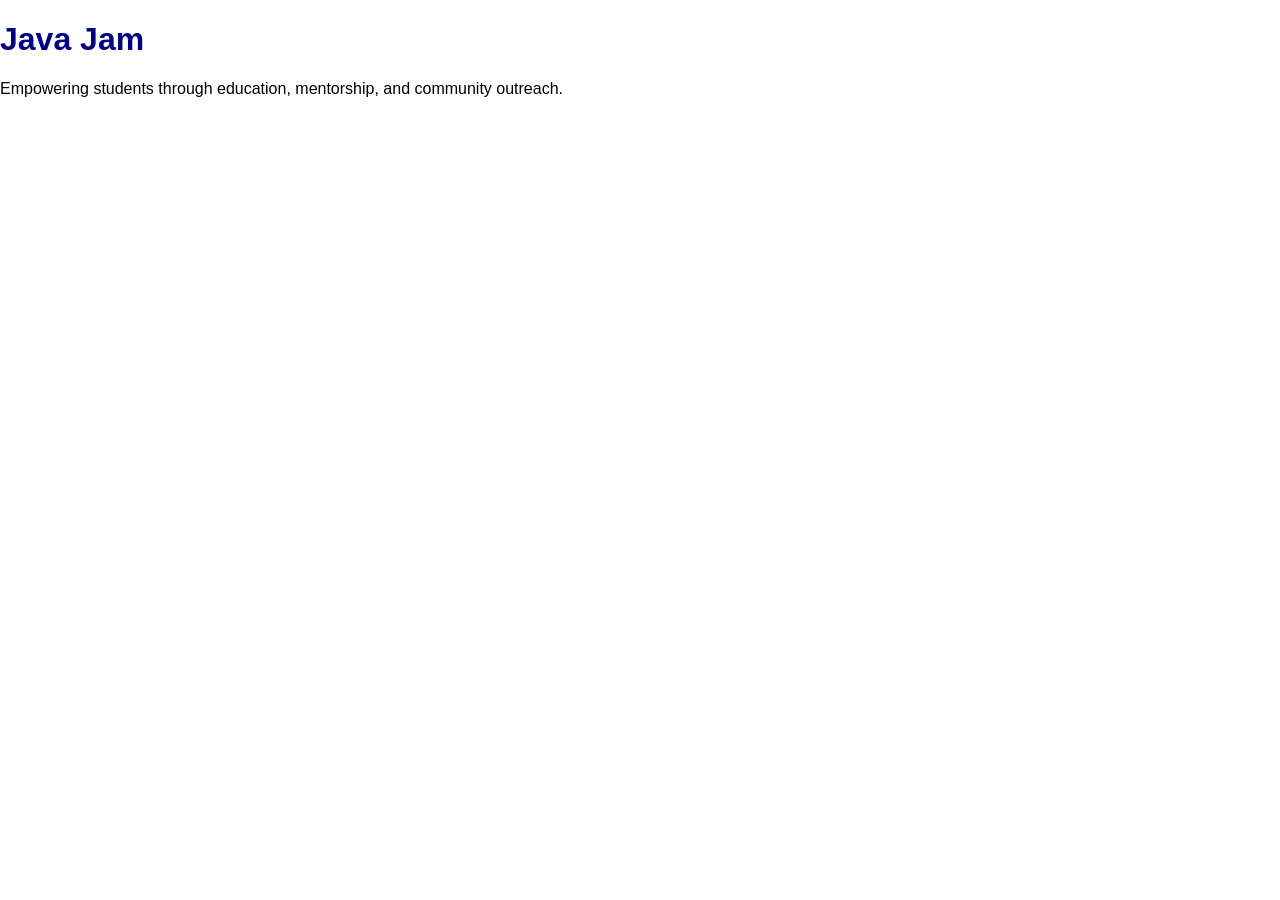
==== index.html @ 1d982b32 "Update index.html" ====
<!DOCTYPE html>
<html>
<head>
    <title>Java Jam</title>
    <link rel="stylesheet" href="style.css">
</head>

<body>

    <h1>Java Jam</h1>

    <p>
        Empowering students through education,
        mentorship, and community outreach.
    </p>

</body>
</html>
---- style.css ----
body {
    font-family: Arial, sans-serif;
    margin: 0;
    padding: 0;
}

h1 {
    color: navy;
}
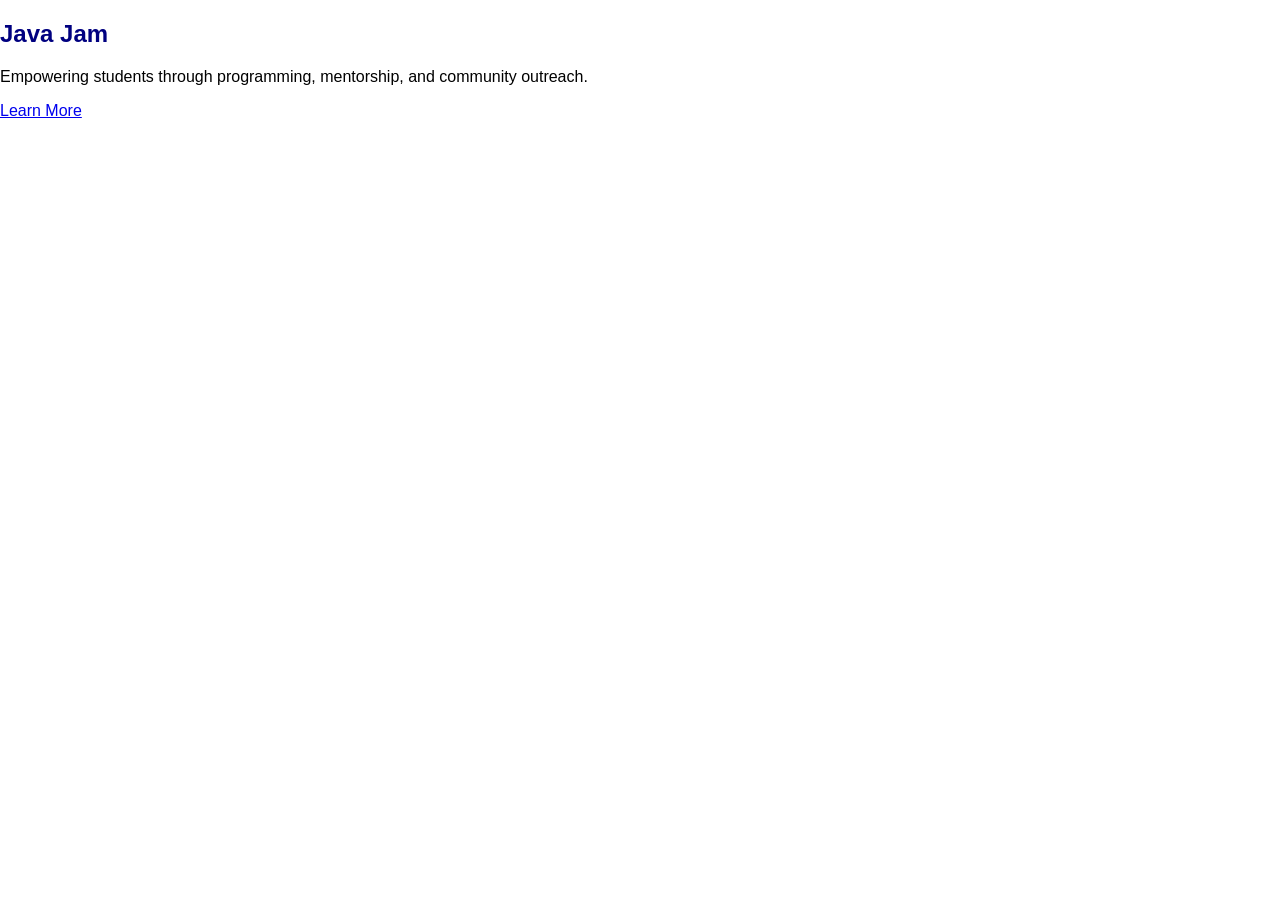
==== commit c6d7a30b: "Update index.html" ====
--- a/index.html
+++ b/index.html
@@ -7,12 +7,19 @@
 
 <body>
 
+<section class="hero">
+
     <h1>Java Jam</h1>
 
     <p>
-        Empowering students through education,
-        mentorship, and community outreach.
+        Empowering students through programming, mentorship, and community outreach.
     </p>
+
+    <a href="#about" class="button">
+        Learn More
+    </a>
+
+</section>
 
 </body>
 </html>
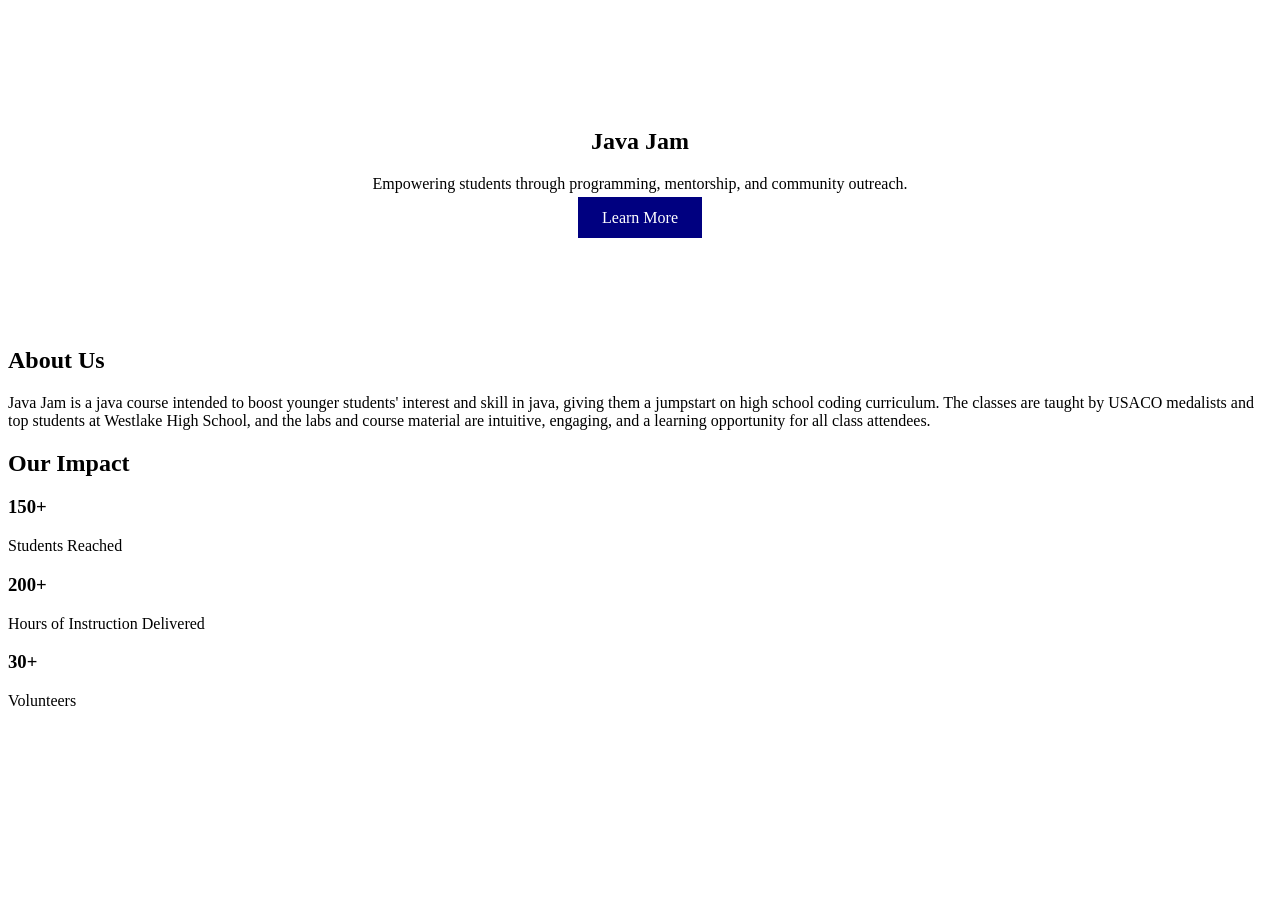
==== commit 6e93850c: "Update index.html" ====
--- a/index.html
+++ b/index.html
@@ -20,6 +20,39 @@
     </a>
 
 </section>
+<section id="about">
 
+    <h2>About Us</h2>
+
+    <p>
+        Java Jam is a java course intended to boost younger students' interest and skill in java, giving them a jumpstart on high school coding curriculum. The classes are taught by USACO medalists and top students at Westlake High School, and the labs and course material are intuitive, engaging, and a learning opportunity for all class attendees.
+    </p>
+
+</section>
+
+<section>
+
+<h2>Our Impact</h2>
+
+<div class="stats">
+
+<div>
+<h3>150+</h3>
+<p>Students Reached</p>
+</div>
+
+<div>
+<h3>200+</h3>
+<p>Hours of Instruction Delivered</p>
+</div>
+
+<div>
+<h3>30+</h3>
+<p>Volunteers</p>
+</div>
+
+</div>
+
+</section>
 </body>
 </html>
--- a/style.css
+++ b/style.css
@@ -1,9 +1,11 @@
-body {
-    font-family: Arial, sans-serif;
-    margin: 0;
-    padding: 0;
+.hero {
+    text-align: center;
+    padding: 100px 20px;
 }
 
-h1 {
-    color: navy;
+.button {
+    background: navy;
+    color: white;
+    padding: 12px 24px;
+    text-decoration: none;
 }
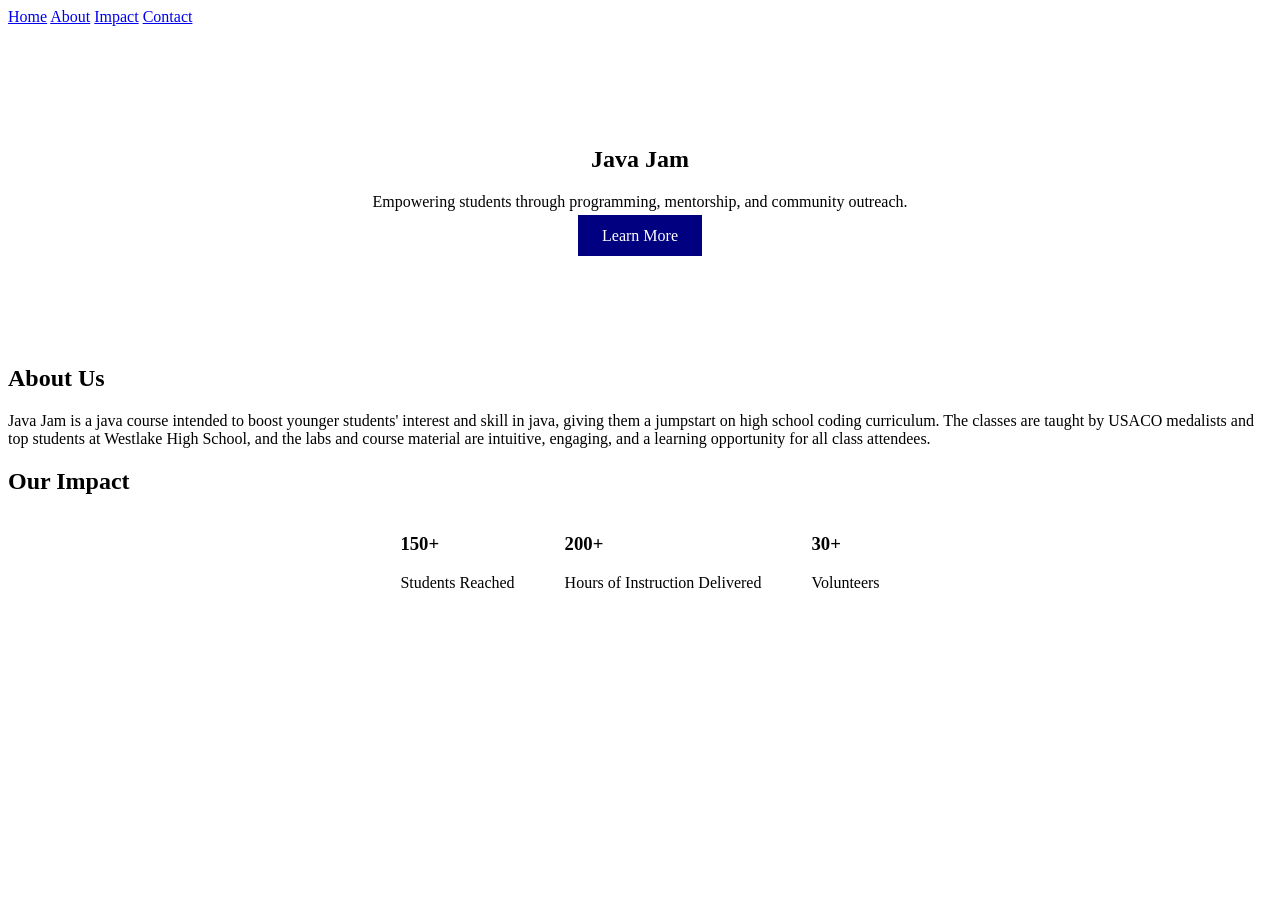
==== commit 9837f03e: "Update index.html" ====
--- a/index.html
+++ b/index.html
@@ -1,5 +1,13 @@
 <!DOCTYPE html>
 <html>
+<nav>
+
+<a href="#">Home</a>
+<a href="#about">About</a>
+<a href="#impact">Impact</a>
+<a href="#contact">Contact</a>
+
+</nav>
 <head>
     <title>Java Jam</title>
     <link rel="stylesheet" href="style.css">
--- a/style.css
+++ b/style.css
@@ -9,3 +9,8 @@
     padding: 12px 24px;
     text-decoration: none;
 }
+.stats {
+    display: flex;
+    justify-content: center;
+    gap: 50px;
+}
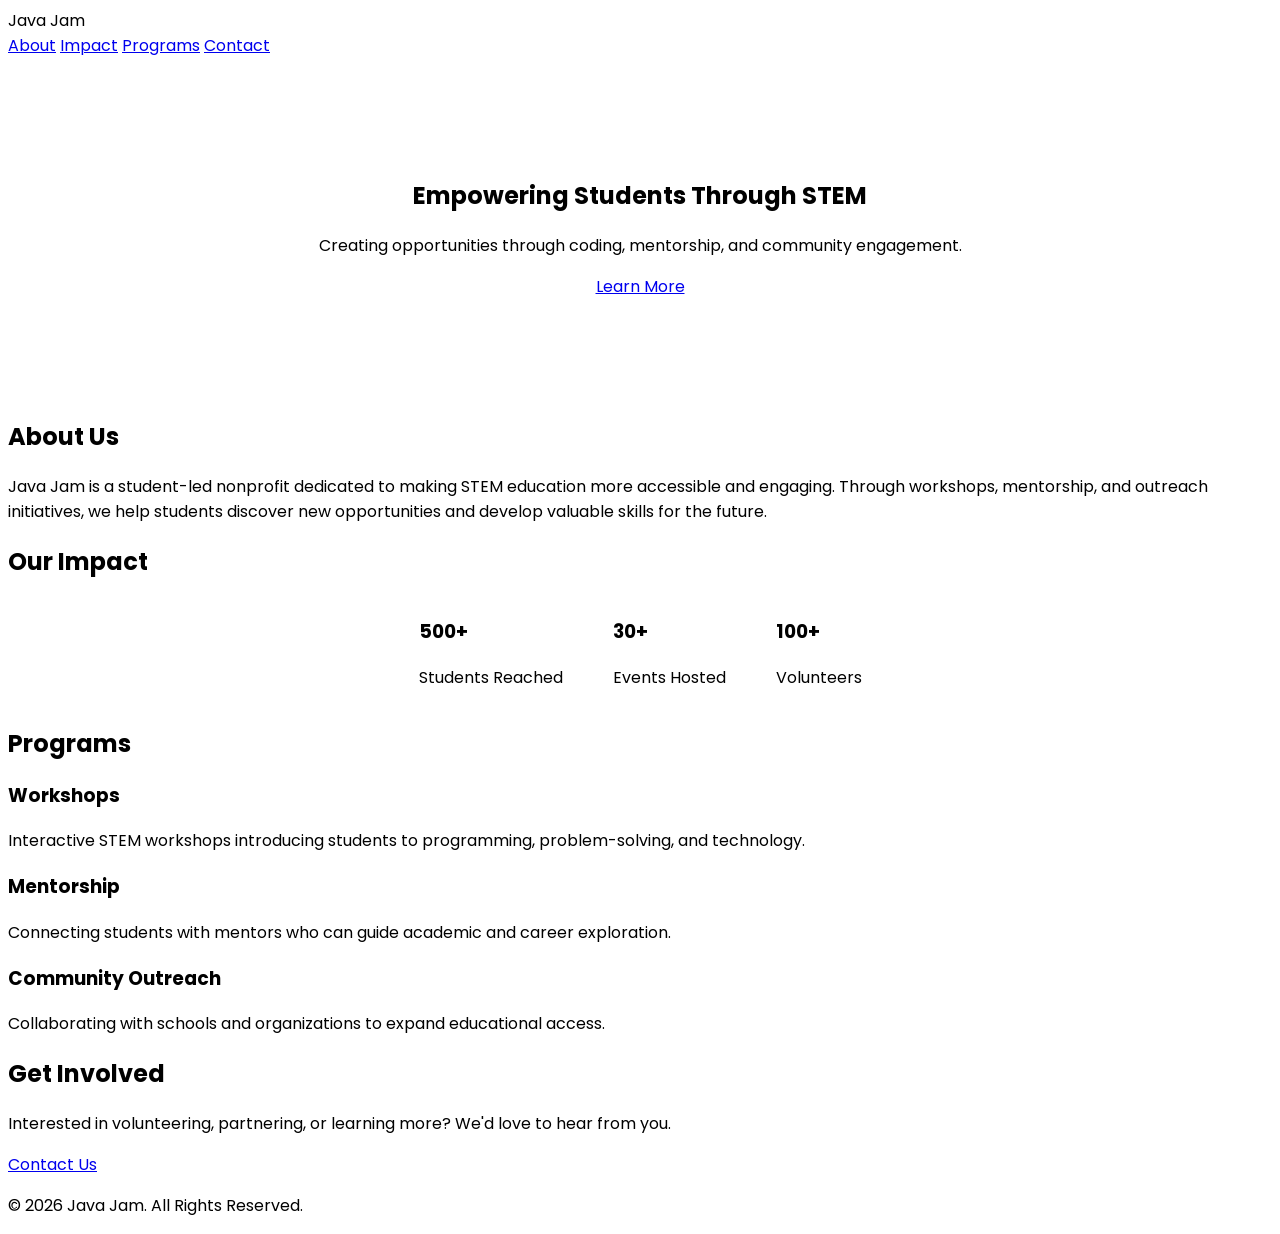
==== commit cb4e5d99: "Update index.html" ====
--- a/index.html
+++ b/index.html
@@ -1,66 +1,137 @@
 <!DOCTYPE html>
-<html>
-<nav>
+<html lang="en">
 
-<a href="#">Home</a>
-<a href="#about">About</a>
-<a href="#impact">Impact</a>
-<a href="#contact">Contact</a>
+<head>
+    <meta charset="UTF-8">
+    <meta name="viewport" content="width=device-width, initial-scale=1.0">
 
-</nav>
-<head>
     <title>Java Jam</title>
+
     <link rel="stylesheet" href="style.css">
+
+    <link href="https://fonts.googleapis.com/css2?family=Poppins:wght@300;400;500;600;700&display=swap" rel="stylesheet">
 </head>
 
 <body>
 
-<section class="hero">
+    <nav>
+        <div class="logo">Java Jam</div>
 
-    <h1>Java Jam</h1>
+        <div class="nav-links">
+            <a href="#about">About</a>
+            <a href="#impact">Impact</a>
+            <a href="#programs">Programs</a>
+            <a href="#contact">Contact</a>
+        </div>
+    </nav>
 
-    <p>
-        Empowering students through programming, mentorship, and community outreach.
-    </p>
+    <section class="hero">
 
-    <a href="#about" class="button">
-        Learn More
-    </a>
+        <h1>Empowering Students Through STEM</h1>
 
-</section>
-<section id="about">
+        <p>
+            Creating opportunities through coding,
+            mentorship, and community engagement.
+        </p>
 
-    <h2>About Us</h2>
+        <a href="#about" class="hero-btn">
+            Learn More
+        </a>
 
-    <p>
-        Java Jam is a java course intended to boost younger students' interest and skill in java, giving them a jumpstart on high school coding curriculum. The classes are taught by USACO medalists and top students at Westlake High School, and the labs and course material are intuitive, engaging, and a learning opportunity for all class attendees.
-    </p>
+    </section>
 
-</section>
+    <section id="about">
 
-<section>
+        <h2>About Us</h2>
 
-<h2>Our Impact</h2>
+        <p>
+            Java Jam is a student-led nonprofit dedicated to making STEM
+            education more accessible and engaging. Through workshops,
+            mentorship, and outreach initiatives, we help students
+            discover new opportunities and develop valuable skills for
+            the future.
+        </p>
 
-<div class="stats">
+    </section>
 
-<div>
-<h3>150+</h3>
-<p>Students Reached</p>
-</div>
+    <section id="impact">
 
-<div>
-<h3>200+</h3>
-<p>Hours of Instruction Delivered</p>
-</div>
+        <h2>Our Impact</h2>
 
-<div>
-<h3>30+</h3>
-<p>Volunteers</p>
-</div>
+        <div class="stats">
 
-</div>
+            <div class="card">
+                <h3>500+</h3>
+                <p>Students Reached</p>
+            </div>
 
-</section>
+            <div class="card">
+                <h3>30+</h3>
+                <p>Events Hosted</p>
+            </div>
+
+            <div class="card">
+                <h3>100+</h3>
+                <p>Volunteers</p>
+            </div>
+
+        </div>
+
+    </section>
+
+    <section id="programs">
+
+        <h2>Programs</h2>
+
+        <div class="program-container">
+
+            <div class="card">
+                <h3>Workshops</h3>
+                <p>
+                    Interactive STEM workshops introducing students
+                    to programming, problem-solving, and technology.
+                </p>
+            </div>
+
+            <div class="card">
+                <h3>Mentorship</h3>
+                <p>
+                    Connecting students with mentors who can guide
+                    academic and career exploration.
+                </p>
+            </div>
+
+            <div class="card">
+                <h3>Community Outreach</h3>
+                <p>
+                    Collaborating with schools and organizations
+                    to expand educational access.
+                </p>
+            </div>
+
+        </div>
+
+    </section>
+
+    <section id="contact">
+
+        <h2>Get Involved</h2>
+
+        <p>
+            Interested in volunteering, partnering, or learning more?
+            We'd love to hear from you.
+        </p>
+
+        <a href="mailto:your@email.com" class="hero-btn">
+            Contact Us
+        </a>
+
+    </section>
+
+    <footer>
+        <p>© 2026 Java Jam. All Rights Reserved.</p>
+    </footer>
+
 </body>
+
 </html>
--- a/style.css
+++ b/style.css
@@ -14,3 +14,7 @@
     justify-content: center;
     gap: 50px;
 }
+
+body {
+    font-family: 'Poppins', sans-serif;
+}
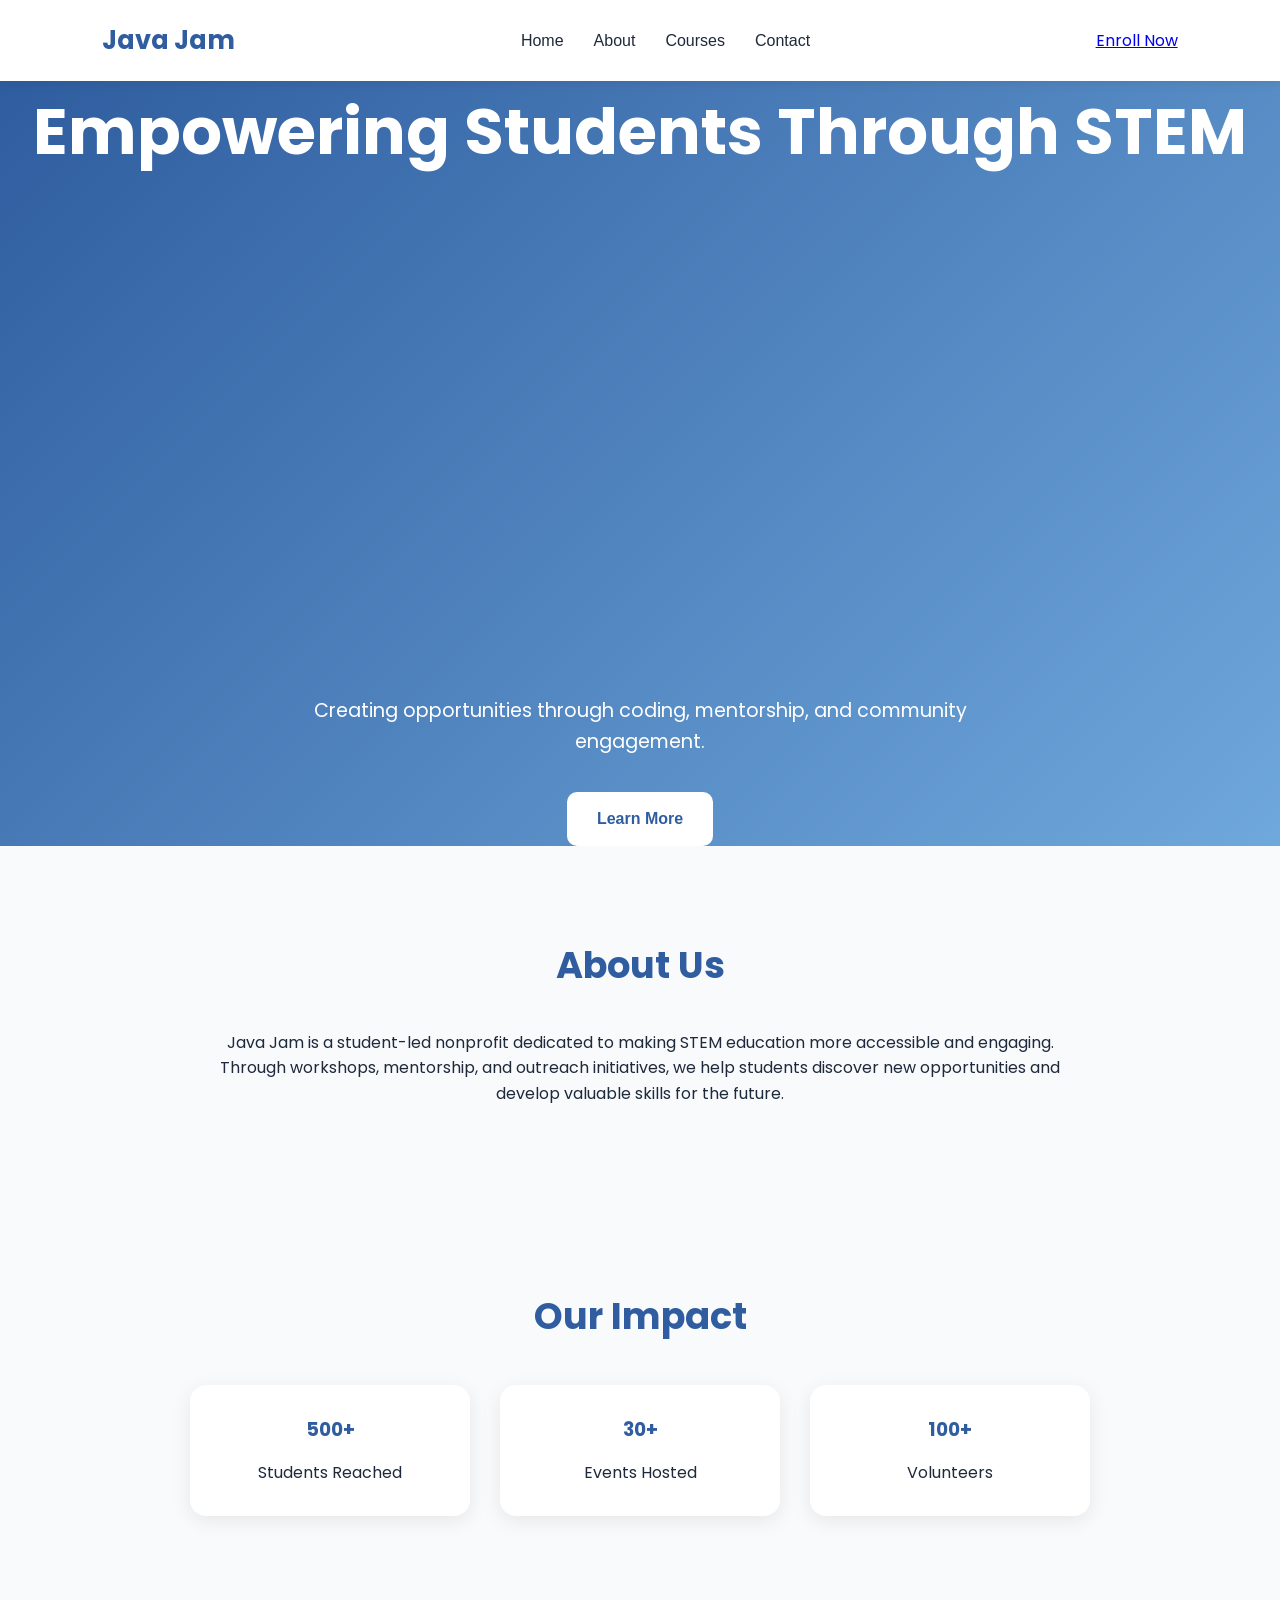
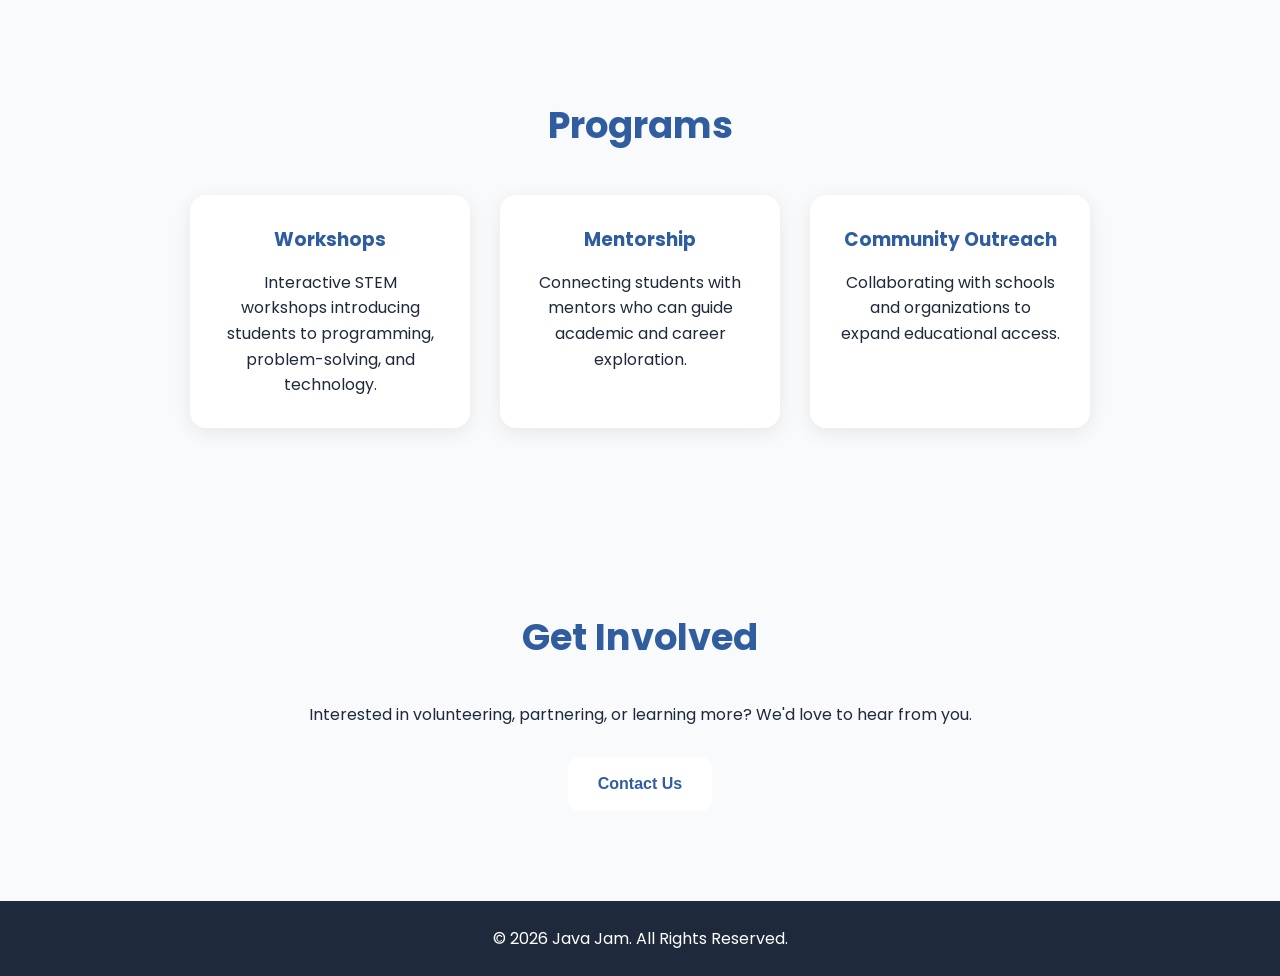
==== commit db7aff5f: "Update index.html" ====
--- a/index.html
+++ b/index.html
@@ -15,14 +15,22 @@
 <body>
 
     <nav>
-        <div class="logo">Java Jam</div>
 
-        <div class="nav-links">
-            <a href="#about">About</a>
-            <a href="#impact">Impact</a>
-            <a href="#programs">Programs</a>
-            <a href="#contact">Contact</a>
-        </div>
+    <div class="logo">
+        Java Jam
+    </div>
+
+    <div class="nav-links">
+        <a href="index.html">Home</a>
+        <a href="about.html">About</a>
+        <a href="courses.html">Courses</a>
+        <a href="contact.html">Contact</a>
+    </div>
+
+    <a href="courses.html" class="enroll-nav">
+        Enroll Now
+    </a>
+
     </nav>
 
     <section class="hero">
--- a/style.css
+++ b/style.css
@@ -1,20 +1,248 @@
-.hero {
-    text-align: center;
-    padding: 100px 20px;
-}
-
-.button {
-    background: navy;
-    color: white;
-    padding: 12px 24px;
-    text-decoration: none;
-}
-.stats {
-    display: flex;
-    justify-content: center;
-    gap: 50px;
+:root {
+    --primary: #2F5D9F;
+    --secondary: #6FA8DC;
+    --background: #F8FAFC;
+    --dark: #1E293B;
+    --white: #FFFFFF;
+}
+
+* {
+    margin: 0;
+    padding: 0;
+    box-sizing: border-box;
+}
+
+html {
+    scroll-behavior: smooth;
 }
 
 body {
     font-family: 'Poppins', sans-serif;
-}
+    background: var(--background);
+    color: var(--dark);
+    line-height: 1.6;
+}
+
+/* NAVIGATION */
+
+nav {
+    display: flex;
+    justify-content: space-between;
+    align-items: center;
+
+    padding: 20px 8%;
+
+    background: white;
+
+    position: sticky;
+    top: 0;
+
+    box-shadow: 0 2px 10px rgba(0,0,0,.08);
+
+    z-index: 1000;
+}
+
+.logo {
+    font-size: 1.6rem;
+    font-weight: 700;
+    color: var(--primary);
+}
+
+.nav-links {
+    display: flex;
+    gap: 30px;
+}
+
+.nav-links a,
+.nav-links a:visited {
+    text-decoration: none;
+    color: var(--dark);
+    font-weight: 500;
+
+    transition: 0.3s;
+}
+
+.nav-links a:hover {
+    color: var(--primary);
+}
+
+/* HERO SECTION */
+
+.hero {
+    min-height: 85vh;
+
+    display: flex;
+    flex-direction: column;
+
+    justify-content: center;
+    align-items: center;
+
+    text-align: center;
+
+    padding: 0 20px;
+
+    background: linear-gradient(
+        135deg,
+        var(--primary),
+        var(--secondary)
+    );
+
+    color: white;
+}
+
+.hero h1 {
+    font-size: 4rem;
+    margin-bottom: 20px;
+}
+
+.hero p {
+    max-width: 700px;
+    font-size: 1.2rem;
+    margin-bottom: 35px;
+}
+
+/* BUTTON */
+
+.hero-btn {
+    display: inline-block;
+
+    background: white;
+    color: var(--primary);
+
+    padding: 14px 30px;
+
+    border-radius: 10px;
+
+    text-decoration: none;
+
+    font-weight: 600;
+
+    transition: 0.3s;
+}
+
+.hero-btn:hover {
+    transform: translateY(-3px);
+}
+
+/* GENERAL SECTIONS */
+
+section {
+    padding: 90px 10%;
+}
+
+section h2 {
+    text-align: center;
+
+    margin-bottom: 35px;
+
+    color: var(--primary);
+
+    font-size: 2.3rem;
+}
+
+section p {
+    max-width: 850px;
+    margin: auto;
+    text-align: center;
+}
+
+/* STATS */
+
+.stats {
+    display: flex;
+
+    justify-content: center;
+
+    gap: 30px;
+
+    flex-wrap: wrap;
+
+    margin-top: 40px;
+}
+
+/* PROGRAMS */
+
+.program-container {
+    display: flex;
+
+    justify-content: center;
+
+    gap: 30px;
+
+    flex-wrap: wrap;
+
+    margin-top: 40px;
+}
+
+/* CARDS */
+
+.card {
+    background: white;
+
+    width: 280px;
+
+    padding: 30px;
+
+    border-radius: 16px;
+
+    box-shadow: 0 5px 20px rgba(0,0,0,.08);
+
+    transition: 0.3s;
+}
+
+.card:hover {
+    transform: translateY(-8px);
+}
+
+.card h3 {
+    text-align: center;
+
+    margin-bottom: 15px;
+
+    color: var(--primary);
+}
+
+.card p {
+    text-align: center;
+}
+
+/* CONTACT */
+
+#contact {
+    text-align: center;
+}
+
+#contact p {
+    margin-bottom: 30px;
+}
+
+/* FOOTER */
+
+footer {
+    background: var(--dark);
+
+    color: white;
+
+    text-align: center;
+
+    padding: 25px;
+}
+
+/* MOBILE */
+
+@media (max-width: 768px) {
+
+    .hero h1 {
+        font-size: 2.7rem;
+    }
+
+    nav {
+        flex-direction: column;
+        gap: 15px;
+    }
+
+    .nav-links {
+        gap: 15px;
+    }
+
+}
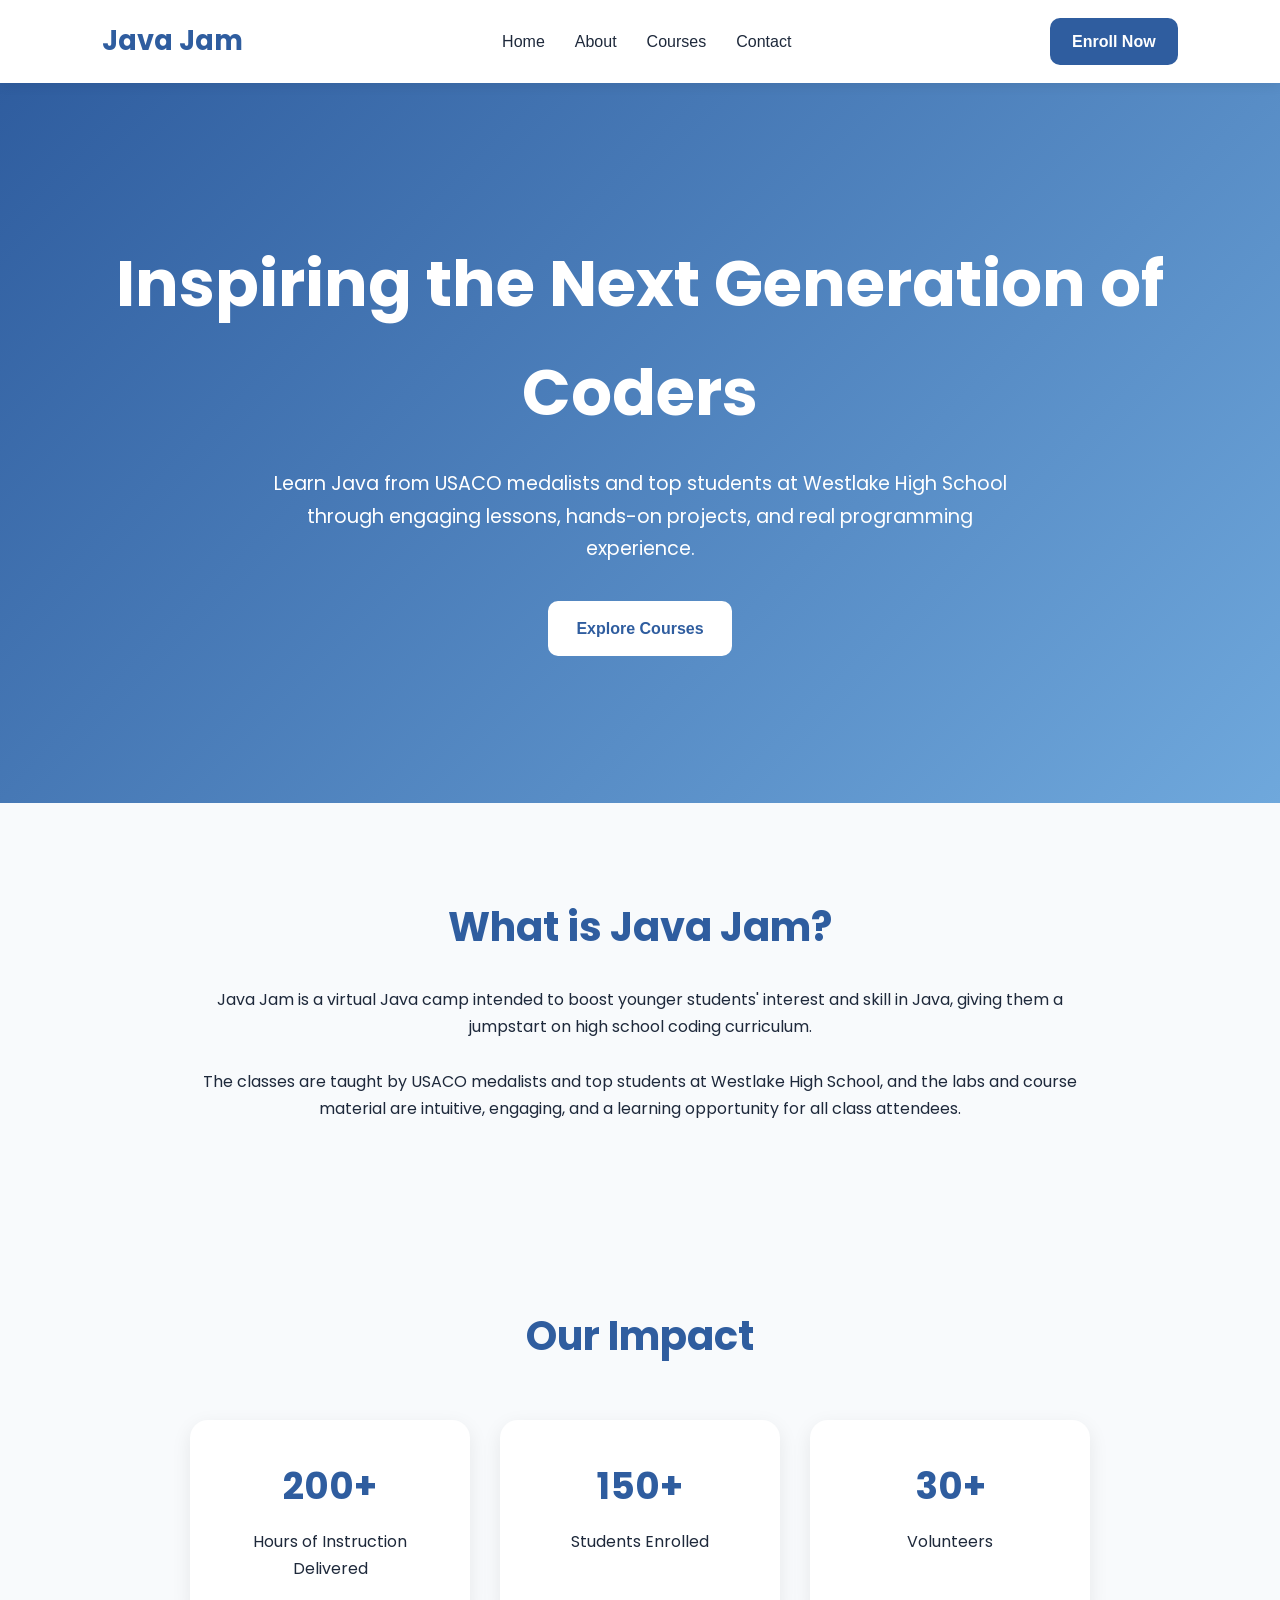
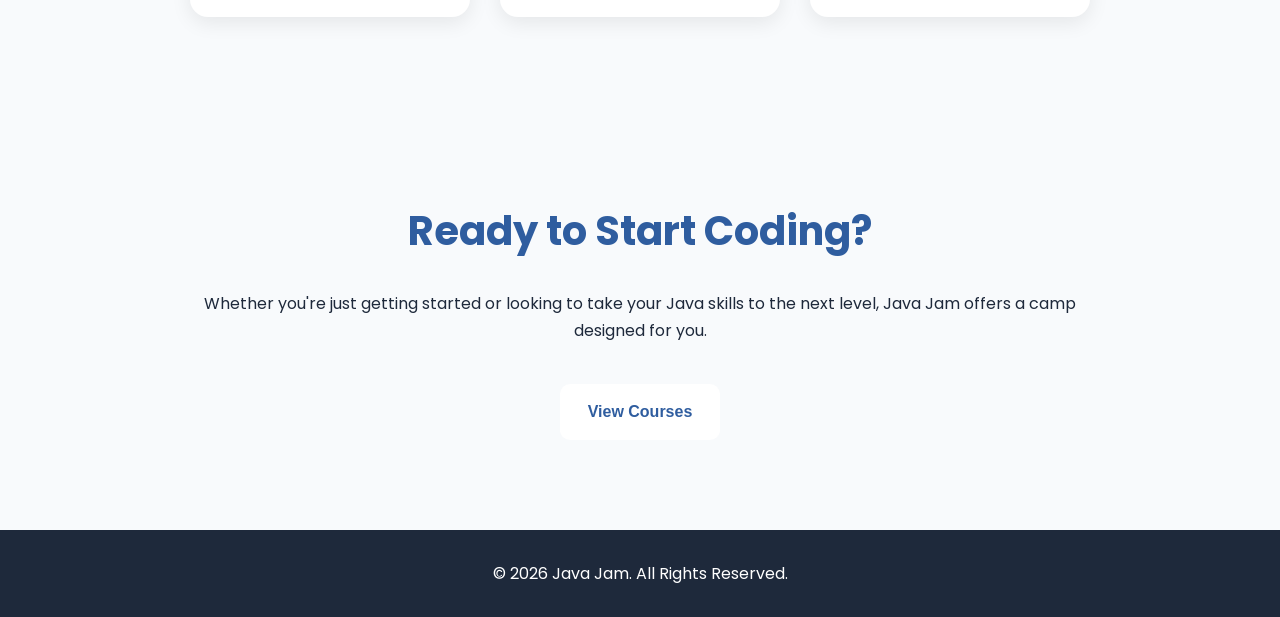
==== commit e0752d5b: "Update index.html" ====
--- a/index.html
+++ b/index.html
@@ -14,72 +14,94 @@
 
 <body>
 
+    <!-- NAVIGATION -->
+
     <nav>
 
-    <div class="logo">
-        Java Jam
-    </div>
+        <div class="logo">
+            Java Jam
+        </div>
 
-    <div class="nav-links">
-        <a href="index.html">Home</a>
-        <a href="about.html">About</a>
-        <a href="courses.html">Courses</a>
-        <a href="contact.html">Contact</a>
-    </div>
+        <div class="nav-links">
+            <a href="index.html">Home</a>
+            <a href="about.html">About</a>
+            <a href="courses.html">Courses</a>
+            <a href="contact.html">Contact</a>
+        </div>
 
-    <a href="courses.html" class="enroll-nav">
-        Enroll Now
-    </a>
+        <a href="courses.html" class="enroll-nav">
+            Enroll Now
+        </a>
 
     </nav>
 
+    <!-- HERO SECTION -->
+
     <section class="hero">
 
-        <h1>Empowering Students Through STEM</h1>
+        <h1>
+            Inspiring the Next Generation of Coders
+        </h1>
 
         <p>
-            Creating opportunities through coding,
-            mentorship, and community engagement.
+            Learn Java from USACO medalists and top students at
+            Westlake High School through engaging lessons,
+            hands-on projects, and real programming experience.
         </p>
 
-        <a href="#about" class="hero-btn">
-            Learn More
+        <a href="courses.html" class="hero-btn">
+            Explore Courses
         </a>
 
     </section>
 
-    <section id="about">
+    <!-- MISSION SECTION -->
 
-        <h2>About Us</h2>
+    <section>
 
-        <p>
-            Java Jam is a student-led nonprofit dedicated to making STEM
-            education more accessible and engaging. Through workshops,
-            mentorship, and outreach initiatives, we help students
-            discover new opportunities and develop valuable skills for
-            the future.
+        <h2 class="section-title">
+            What is Java Jam?
+        </h2>
+
+        <p class="section-text">
+            Java Jam is a virtual Java camp intended to boost younger
+            students' interest and skill in Java, giving them a jumpstart
+            on high school coding curriculum.
+        </p>
+
+        <br>
+
+        <p class="section-text">
+            The classes are taught by USACO medalists and top students
+            at Westlake High School, and the labs and course material
+            are intuitive, engaging, and a learning opportunity for
+            all class attendees.
         </p>
 
     </section>
 
-    <section id="impact">
+    <!-- IMPACT SECTION -->
 
-        <h2>Our Impact</h2>
+    <section>
+
+        <h2 class="section-title">
+            Our Impact
+        </h2>
 
         <div class="stats">
 
-            <div class="card">
-                <h3>500+</h3>
-                <p>Students Reached</p>
+            <div class="stat-card">
+                <h3>200+</h3>
+                <p>Hours of Instruction Delivered</p>
             </div>
 
-            <div class="card">
-                <h3>30+</h3>
-                <p>Events Hosted</p>
+            <div class="stat-card">
+                <h3>150+</h3>
+                <p>Students Enrolled</p>
             </div>
 
-            <div class="card">
-                <h3>100+</h3>
+            <div class="stat-card">
+                <h3>30+</h3>
                 <p>Volunteers</p>
             </div>
 
@@ -87,57 +109,38 @@
 
     </section>
 
-    <section id="programs">
+    <!-- CALL TO ACTION -->
 
-        <h2>Programs</h2>
+    <section>
 
-        <div class="program-container">
+        <h2 class="section-title">
+            Ready to Start Coding?
+        </h2>
 
-            <div class="card">
-                <h3>Workshops</h3>
-                <p>
-                    Interactive STEM workshops introducing students
-                    to programming, problem-solving, and technology.
-                </p>
-            </div>
+        <p class="section-text">
+            Whether you're just getting started or looking to take your
+            Java skills to the next level, Java Jam offers a camp designed
+            for you.
+        </p>
 
-            <div class="card">
-                <h3>Mentorship</h3>
-                <p>
-                    Connecting students with mentors who can guide
-                    academic and career exploration.
-                </p>
-            </div>
+        <div style="text-align:center; margin-top:40px;">
 
-            <div class="card">
-                <h3>Community Outreach</h3>
-                <p>
-                    Collaborating with schools and organizations
-                    to expand educational access.
-                </p>
-            </div>
+            <a href="courses.html" class="hero-btn">
+                View Courses
+            </a>
 
         </div>
 
     </section>
 
-    <section id="contact">
+    <!-- FOOTER -->
 
-        <h2>Get Involved</h2>
+    <footer>
 
         <p>
-            Interested in volunteering, partnering, or learning more?
-            We'd love to hear from you.
+            © 2026 Java Jam. All Rights Reserved.
         </p>
 
-        <a href="mailto:your@email.com" class="hero-btn">
-            Contact Us
-        </a>
-
-    </section>
-
-    <footer>
-        <p>© 2026 Java Jam. All Rights Reserved.</p>
     </footer>
 
 </body>
--- a/style.css
+++ b/style.css
@@ -1,10 +1,19 @@
+/* =========================================
+   JAVA JAM - MAIN STYLESHEET
+   ========================================= */
+
 :root {
     --primary: #2F5D9F;
     --secondary: #6FA8DC;
+    --dark: #1E293B;
+    --light: #FFFFFF;
     --background: #F8FAFC;
-    --dark: #1E293B;
-    --white: #FFFFFF;
-}
+    --border: #E5E7EB;
+}
+
+/* =========================================
+   RESET
+   ========================================= */
 
 * {
     margin: 0;
@@ -20,30 +29,32 @@
     font-family: 'Poppins', sans-serif;
     background: var(--background);
     color: var(--dark);
-    line-height: 1.6;
-}
-
-/* NAVIGATION */
+    line-height: 1.7;
+}
+
+/* =========================================
+   NAVIGATION
+   ========================================= */
 
 nav {
     display: flex;
     justify-content: space-between;
     align-items: center;
 
-    padding: 20px 8%;
+    padding: 18px 8%;
 
     background: white;
 
     position: sticky;
     top: 0;
 
-    box-shadow: 0 2px 10px rgba(0,0,0,.08);
-
     z-index: 1000;
+
+    box-shadow: 0 2px 12px rgba(0,0,0,0.08);
 }
 
 .logo {
-    font-size: 1.6rem;
+    font-size: 1.7rem;
     font-weight: 700;
     color: var(--primary);
 }
@@ -55,10 +66,9 @@
 
 .nav-links a,
 .nav-links a:visited {
+    color: var(--dark);
     text-decoration: none;
-    color: var(--dark);
     font-weight: 500;
-
     transition: 0.3s;
 }
 
@@ -66,14 +76,33 @@
     color: var(--primary);
 }
 
-/* HERO SECTION */
+.enroll-nav,
+.enroll-nav:visited {
+    background: var(--primary);
+    color: white;
+    text-decoration: none;
+
+    padding: 10px 22px;
+    border-radius: 10px;
+
+    font-weight: 600;
+
+    transition: 0.3s;
+}
+
+.enroll-nav:hover {
+    transform: translateY(-2px);
+}
+
+/* =========================================
+   HERO SECTION
+   ========================================= */
 
 .hero {
-    min-height: 85vh;
+    min-height: 80vh;
 
     display: flex;
     flex-direction: column;
-
     justify-content: center;
     align-items: center;
 
@@ -96,26 +125,24 @@
 }
 
 .hero p {
-    max-width: 700px;
     font-size: 1.2rem;
+    max-width: 750px;
     margin-bottom: 35px;
 }
 
-/* BUTTON */
-
-.hero-btn {
+.hero-btn,
+.hero-btn:visited {
     display: inline-block;
 
     background: white;
     color: var(--primary);
 
-    padding: 14px 30px;
+    text-decoration: none;
+    font-weight: 600;
+
+    padding: 14px 28px;
 
     border-radius: 10px;
-
-    text-decoration: none;
-
-    font-weight: 600;
 
     transition: 0.3s;
 }
@@ -124,99 +151,267 @@
     transform: translateY(-3px);
 }
 
-/* GENERAL SECTIONS */
+/* =========================================
+   GENERAL SECTIONS
+   ========================================= */
 
 section {
     padding: 90px 10%;
 }
 
-section h2 {
-    text-align: center;
-
-    margin-bottom: 35px;
-
-    color: var(--primary);
-
+.section-title {
+    text-align: center;
+
+    font-size: 2.5rem;
+
+    color: var(--primary);
+
+    margin-bottom: 25px;
+}
+
+.section-text {
+    max-width: 900px;
+
+    margin: auto;
+
+    text-align: center;
+}
+
+/* =========================================
+   STATISTICS
+   ========================================= */
+
+.stats {
+    display: flex;
+    justify-content: center;
+    gap: 30px;
+
+    flex-wrap: wrap;
+
+    margin-top: 50px;
+}
+
+.stat-card {
+    background: white;
+
+    width: 280px;
+
+    padding: 35px;
+
+    border-radius: 18px;
+
+    text-align: center;
+
+    box-shadow: 0 6px 20px rgba(0,0,0,0.08);
+
+    transition: 0.3s;
+}
+
+.stat-card:hover {
+    transform: translateY(-8px);
+}
+
+.stat-card h3 {
     font-size: 2.3rem;
-}
-
-section p {
-    max-width: 850px;
+    color: var(--primary);
+}
+
+.stat-card p {
+    margin-top: 10px;
+}
+
+/* =========================================
+   ABOUT PAGE
+   ========================================= */
+
+.about-container {
+    max-width: 1000px;
     margin: auto;
-    text-align: center;
-}
-
-/* STATS */
-
-.stats {
-    display: flex;
-
+}
+
+.about-container p {
+    margin-bottom: 25px;
+}
+
+.teacher-grid {
+    display: flex;
     justify-content: center;
-
     gap: 30px;
 
     flex-wrap: wrap;
 
-    margin-top: 40px;
-}
-
-/* PROGRAMS */
-
-.program-container {
-    display: flex;
-
-    justify-content: center;
-
-    gap: 30px;
+    margin-top: 50px;
+}
+
+.teacher-card {
+    background: white;
+
+    width: 280px;
+
+    padding: 25px;
+
+    border-radius: 18px;
+
+    text-align: center;
+
+    box-shadow: 0 5px 18px rgba(0,0,0,0.08);
+}
+
+.placeholder-photo {
+    width: 100%;
+    height: 220px;
+
+    background: #D1D5DB;
+
+    border-radius: 12px;
+
+    margin-bottom: 15px;
+}
+
+/* =========================================
+   COURSES
+   ========================================= */
+
+.course-card {
+    max-width: 1000px;
+
+    margin: 25px auto;
+
+    background: white;
+
+    border-radius: 18px;
+
+    padding: 25px;
+
+    box-shadow: 0 6px 20px rgba(0,0,0,0.08);
+}
+
+.course-card summary {
+    cursor: pointer;
+
+    font-size: 1.4rem;
+    font-weight: 600;
+
+    color: var(--primary);
+}
+
+.course-content {
+    margin-top: 25px;
+}
+
+.course-content h4 {
+    margin-top: 20px;
+    margin-bottom: 10px;
+
+    color: var(--primary);
+}
+
+.course-content ul {
+    margin-left: 20px;
+}
+
+.course-content li {
+    margin-bottom: 10px;
+}
+
+.course-controls {
+    margin-top: 25px;
+
+    display: flex;
+    gap: 15px;
 
     flex-wrap: wrap;
-
-    margin-top: 40px;
-}
-
-/* CARDS */
-
-.card {
-    background: white;
-
-    width: 280px;
-
-    padding: 30px;
-
-    border-radius: 16px;
-
-    box-shadow: 0 5px 20px rgba(0,0,0,.08);
-
-    transition: 0.3s;
-}
-
-.card:hover {
-    transform: translateY(-8px);
-}
-
-.card h3 {
-    text-align: center;
-
-    margin-bottom: 15px;
-
-    color: var(--primary);
-}
-
-.card p {
-    text-align: center;
-}
-
-/* CONTACT */
-
-#contact {
-    text-align: center;
-}
-
-#contact p {
-    margin-bottom: 30px;
-}
-
-/* FOOTER */
+}
+
+.course-controls select,
+.course-controls input {
+    padding: 12px;
+
+    border: 1px solid var(--border);
+
+    border-radius: 8px;
+
+    font-family: inherit;
+}
+
+.enroll-btn,
+.enroll-btn:visited {
+    background: var(--primary);
+
+    color: white;
+
+    text-decoration: none;
+
+    padding: 12px 22px;
+
+    border-radius: 8px;
+
+    font-weight: 600;
+
+    transition: 0.3s;
+}
+
+.enroll-btn:hover {
+    transform: translateY(-2px);
+}
+
+/* =========================================
+   CONTACT PAGE
+   ========================================= */
+
+.contact-form {
+    max-width: 700px;
+
+    margin: auto;
+
+    display: flex;
+    flex-direction: column;
+
+    gap: 18px;
+}
+
+.contact-form input,
+.contact-form textarea {
+    padding: 15px;
+
+    border: 1px solid var(--border);
+
+    border-radius: 10px;
+
+    font-family: inherit;
+    font-size: 1rem;
+}
+
+.contact-form textarea {
+    min-height: 180px;
+    resize: vertical;
+}
+
+.contact-form button {
+    background: var(--primary);
+
+    color: white;
+
+    border: none;
+
+    padding: 15px;
+
+    border-radius: 10px;
+
+    font-size: 1rem;
+
+    cursor: pointer;
+
+    transition: 0.3s;
+}
+
+.contact-form button:hover {
+    transform: translateY(-2px);
+}
+
+/* =========================================
+   FOOTER
+   ========================================= */
 
 footer {
     background: var(--dark);
@@ -225,16 +420,14 @@
 
     text-align: center;
 
-    padding: 25px;
-}
-
-/* MOBILE */
-
-@media (max-width: 768px) {
-
-    .hero h1 {
-        font-size: 2.7rem;
-    }
+    padding: 30px;
+}
+
+/* =========================================
+   MOBILE
+   ========================================= */
+
+@media (max-width: 900px) {
 
     nav {
         flex-direction: column;
@@ -242,7 +435,20 @@
     }
 
     .nav-links {
-        gap: 15px;
+        flex-wrap: wrap;
+        justify-content: center;
     }
 
-}
+    .hero h1 {
+        font-size: 2.8rem;
+    }
+
+    .course-controls {
+        flex-direction: column;
+    }
+
+    .course-controls select,
+    .course-controls input {
+        width: 100%;
+    }
+}
